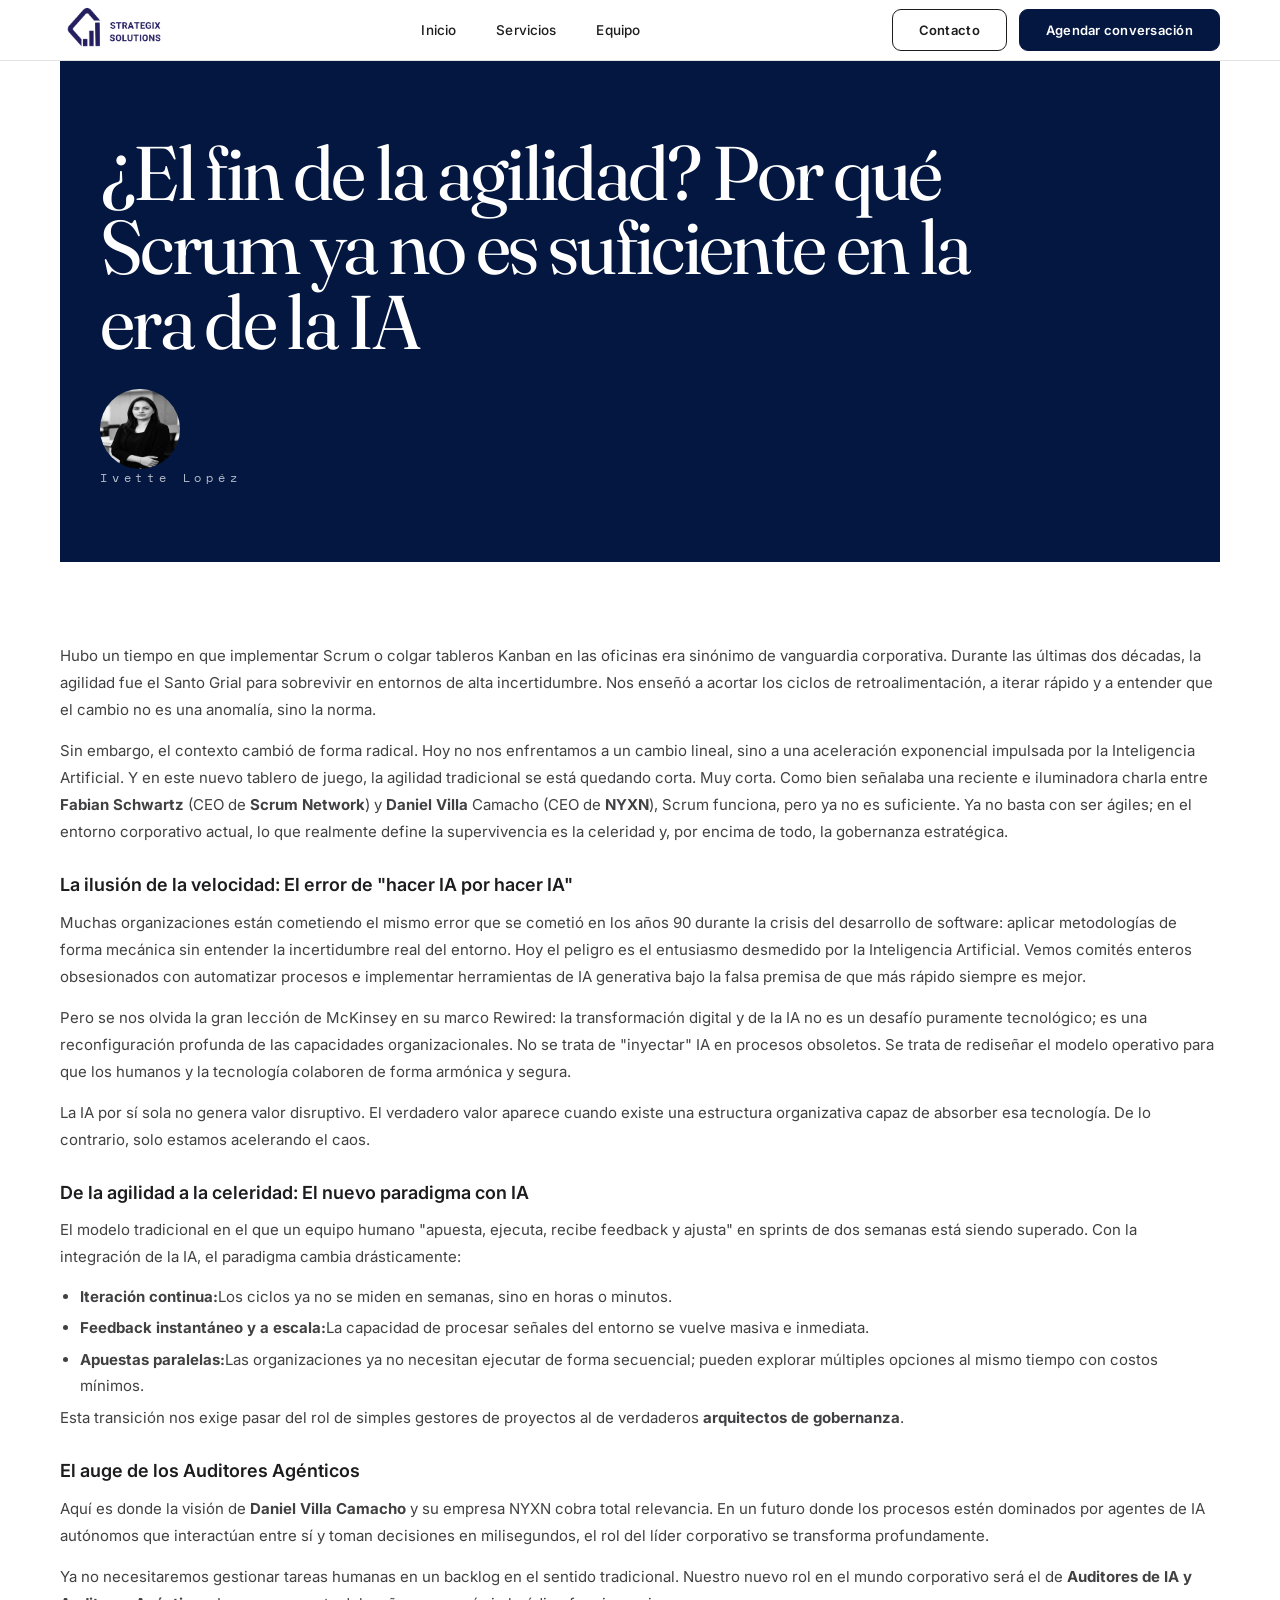
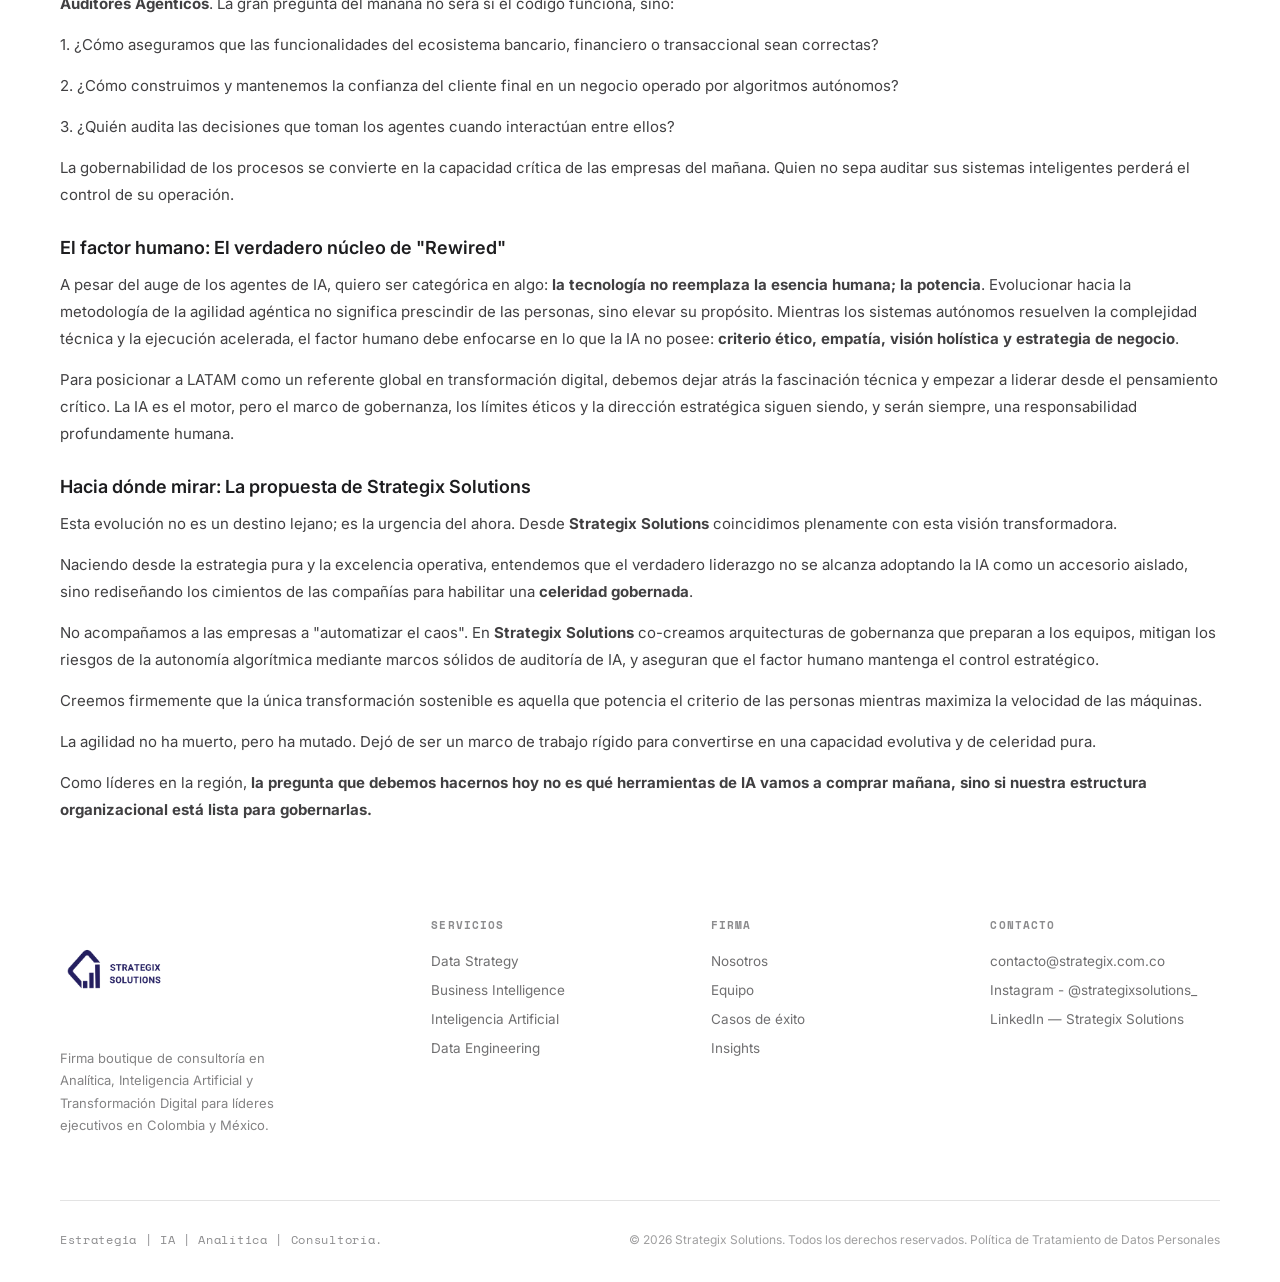
==== El_fin_de_la_agilidad_Por_qué Scrum_ya_no_es_suficiente_en_la_era_de_la_IA.html @ dcfe77c3 "update Update sept 8/2026" ====
<!DOCTYPE html>
<html lang="es">
    <head>
        <meta charset="UTF-8">
        <meta name="viewport" content="width=device-width, initial-scale=1.0">
        <meta name="description" content="¿El fin de la agilidad? Por qué Scrum ya no es suficiente en la era de la IA">
        <title>¿El fin de la agilidad? Por qué Scrum ya no es suficiente en la era de la IA</title>

        <link rel="preconnect" href="https://fonts.googleapis.com">
        <link rel="preconnect" href="https://fonts.gstatic.com" crossorigin>
        <link rel="icon" href="images/LOGO/favicon.ico" type="image/x-icon">
        <link href="https://fonts.googleapis.com/css2?family=Fraunces:opsz,wght@9..144,400;9..144,500&family=Inter:wght@400;500;600;700&family=Space+Mono&display=swap" rel="stylesheet">

        <link rel="stylesheet" href="styles_blog.css">
    </head>
    <body>
        <!-- ================= HEADER ================= -->
        <header class="solid">
            <div class="wrap">
                <a href="index.html" class="logo-mark" aria-label="Strategix Solutions S.A.S - Inico">
                    <img src="images/LOGO/IMAGO AZUL SIN FONDO.png" alt="">
                </a>

                <nav aria-label="Navegación principal">
                    <a href="index.html">Inicio</a>
                    <a href="index.html#servicios">Servicios</a>
                    <a href="index.html#equipo">Equipo</a>
                </nav>

                <div style="display: flex; gap: 12px;">
                    <a href="https://wa.me/5215626000648" class="btn btn-ghost">Contacto</a>
                    <a href="mailto:contacto@strategix.com.co" class="btn btn-primary">Agendar conversación</a>
                </div>
                
            </div>
        </header>
        
        <main class="blog-page">

            <!-- ================= HERO ================= -->
            <section class="blog-hero">
                <div class="wrap">
                    <h1>¿El fin de la agilidad? Por qué Scrum ya no es suficiente en la era de la IA</h1>

                    <div class="blog-meta">
                        <img src="images/FOTOS EQUIPO/Ivette.jpeg">
                        <span>Ivette Lopéz</span>
                    </div>
                </div>
            </section>

            <div class="wrap">
                <div class="blog-layout">

                    <!-- ================= CONTENIDO ================= -->
                    <article class="blog-content">
                        <section class="blog-section" id="blog">
                            <p>Hubo un tiempo en que implementar Scrum o colgar tableros Kanban 
                                en las oficinas era sinónimo de vanguardia corporativa. Durante las 
                                últimas dos décadas, la agilidad fue el Santo Grial para sobrevivir 
                                en entornos de alta incertidumbre. Nos enseñó a acortar los ciclos 
                                de retroalimentación, a iterar rápido y a entender que el cambio no 
                                es una anomalía, sino la norma.
                            </p>
                            <p>Sin embargo, el contexto cambió de forma radical. Hoy no nos enfrentamos 
                                a un cambio lineal, sino a una aceleración exponencial impulsada por la
                                Inteligencia Artificial. Y en este nuevo tablero de juego, la agilidad 
                                tradicional se está quedando corta. Muy corta. Como bien señalaba una 
                                reciente e iluminadora charla entre <strong>Fabian Schwartz</strong> 
                                (CEO de <strong>Scrum Network</strong>) y <strong>Daniel Villa</strong> 
                                Camacho (CEO de <strong>NYXN</strong>), Scrum funciona, pero ya no es 
                                suficiente. Ya no basta con ser ágiles; en el entorno corporativo actual, 
                                lo que realmente define la supervivencia es la celeridad y, por encima 
                                de todo, la gobernanza estratégica.
                            </p>

                            <h3>La ilusión de la velocidad: El error de "hacer IA por hacer IA"</h3>
                            <p>Muchas organizaciones están cometiendo el mismo error que se cometió en 
                                los años 90 durante la crisis del desarrollo de software: aplicar 
                                metodologías de forma mecánica sin entender la incertidumbre real del 
                                entorno. Hoy el peligro es el entusiasmo desmedido por la Inteligencia 
                                Artificial. Vemos comités enteros obsesionados con automatizar procesos 
                                e implementar herramientas de IA generativa bajo la falsa premisa de 
                                que más rápido siempre es mejor.
                            </p>
                            <p>Pero se nos olvida la gran lección de McKinsey en su marco Rewired: la 
                                transformación digital y de la IA no es un desafío puramente tecnológico; 
                                es una reconfiguración profunda de las capacidades organizacionales. No 
                                se trata de "inyectar" IA en procesos obsoletos. Se trata de rediseñar 
                                el modelo operativo para que los humanos y la tecnología colaboren de 
                                forma armónica y segura.
                            </p>
                            <p>La IA por sí sola no genera valor disruptivo. El verdadero valor aparece 
                                cuando existe una estructura organizativa capaz de absorber esa tecnología. 
                                De lo contrario, solo estamos acelerando el caos.
                            </p>

                            <h3>De la agilidad a la celeridad: El nuevo paradigma con IA</h3>
                            <p>El modelo tradicional en el que un equipo humano "apuesta, ejecuta, recibe 
                                feedback y ajusta" en sprints de dos semanas está siendo superado. Con la
                                integración de la IA, el paradigma cambia drásticamente:
                            </p>
                            <ul>
                                <li><strong>Iteración continua:</strong>Los ciclos ya no se miden en semanas, sino en horas o minutos.</li>
                            </ul>
                            <ul>
                                <li><strong>Feedback instantáneo y a escala:</strong>La capacidad de procesar señales del entorno se vuelve masiva e inmediata.</li>
                            </ul>
                            <ul>
                                <li><strong>Apuestas paralelas:</strong>Las organizaciones ya no necesitan ejecutar de forma secuencial; pueden explorar múltiples opciones al mismo tiempo con costos mínimos.</li>
                            </ul>
                            <p>Esta transición nos exige pasar del rol de simples gestores de proyectos al de verdaderos <strong>arquitectos de gobernanza</strong>.</p>

                            <h3>El auge de los Auditores Agénticos</h3>
                            <p>Aquí es donde la visión de <strong>Daniel Villa Camacho</strong> y su empresa NYXN 
                                cobra total relevancia. En un futuro donde los procesos estén dominados por 
                                agentes de IA autónomos que interactúan entre sí y toman decisiones en 
                                milisegundos, el rol del líder corporativo se transforma profundamente.
                            </p>
                            <p>Ya no necesitaremos gestionar tareas humanas en un backlog en el sentido tradicional. 
                                Nuestro nuevo rol en el mundo corporativo será el de <strong>Auditores de IA y 
                                Auditores Agénticos</strong>. La gran pregunta del mañana no será si el código 
                                funciona, sino:
                            </p>
                            <p>1. ¿Cómo aseguramos que las funcionalidades del ecosistema bancario, financiero o 
                                transaccional sean correctas?
                            </p>
                            <p>2. ¿Cómo construimos y mantenemos la confianza del cliente final en un negocio 
                                operado por algoritmos autónomos?
                            </p>
                            <p>3. ¿Quién audita las decisiones que toman los agentes cuando interactúan entre ellos?</p>
                            <p>La gobernabilidad de los procesos se convierte en la capacidad crítica de las empresas 
                                del mañana. Quien no sepa auditar sus sistemas inteligentes perderá el control de su 
                                operación.
                            </p>

                            <h3>El factor humano: El verdadero núcleo de "Rewired"</h3>
                            <p>A pesar del auge de los agentes de IA, quiero ser categórica en algo: <strong>la 
                                tecnología no reemplaza la esencia humana; la potencia</strong>. Evolucionar hacia la 
                                metodología de la agilidad agéntica no significa prescindir de las personas, sino elevar
                                su propósito. Mientras los sistemas autónomos resuelven la complejidad técnica y la 
                                ejecución acelerada, el factor humano debe enfocarse en lo que la IA no posee: 
                                <strong>criterio ético, empatía, visión holística y estrategia de negocio</strong>.
                            </p>
                            <p>Para posicionar a LATAM como un referente global en transformación digital, debemos dejar
                                atrás la fascinación técnica y empezar a liderar desde el pensamiento crítico. La IA es 
                                el motor, pero el marco de gobernanza, los límites éticos y la dirección estratégica 
                                siguen siendo, y serán siempre, una responsabilidad profundamente humana.
                            </p>

                            <h3>Hacia dónde mirar: La propuesta de Strategix Solutions</h3>
                            <p>Esta evolución no es un destino lejano; es la urgencia del ahora. Desde <strong>Strategix 
                                Solutions</strong> coincidimos plenamente con esta visión transformadora.
                            </p>
                            <p>Naciendo desde la estrategia pura y la excelencia operativa, entendemos que el verdadero 
                                liderazgo no se alcanza adoptando la IA como un accesorio aislado, sino rediseñando los 
                                cimientos de las compañías para habilitar una <strong>celeridad gobernada</strong>.
                            </p>
                            <p>No acompañamos a las empresas a "automatizar el caos". En <strong>Strategix Solutions</strong>
                                co-creamos arquitecturas de gobernanza que preparan a los equipos, mitigan los riesgos 
                                de la autonomía algorítmica mediante marcos sólidos de auditoría de IA, y aseguran que el 
                                factor humano mantenga el control estratégico.
                            </p>
                            <p>Creemos firmemente que la única transformación sostenible es aquella que potencia el 
                                criterio de las personas mientras maximiza la velocidad de las máquinas.
                            </p>
                            <p>La agilidad no ha muerto, pero ha mutado. Dejó de ser un marco de trabajo 
                                rígido para convertirse en una capacidad evolutiva y de celeridad pura.
                            </p>
                            <p>Como líderes en la región, <strong>la pregunta que debemos hacernos hoy no es qué herramientas
                                de IA vamos a comprar mañana, sino si nuestra estructura organizacional está lista para 
                                gobernarlas.</strong>
                            </p>
                        </section>
                    </article>
                </div>
            </div>
        </main>
        
        <!-- ================= FOOTER ================= -->
        <footer>
            <div class="wrap">
                <div class="footer-top">
                    <div class="footer-brand">
                        <img src="images/LOGO/IMAGO AZUL SIN FONDO.png">
                        <p>Firma boutique de consultoría en Analítica, Inteligencia Artificial y Transformación Digital para líderes ejecutivos en Colombia y México.</p>                        
                    </div>

                    <div class="footer-col">
                        <h5>Servicios</h5>
                        <a href="index.html#servicios">Data Strategy</a>
                        <a href="index.html#servicios">Business Intelligence</a>
                        <a href="index.html#servicios">Inteligencia Artificial</a>
                        <a href="index.html#servicios">Data Engineering</a>
                    </div>

                    <div class="footer-col">
                        <h5>Firma</h5>
                        <a href="index.html">Nosotros</a>
                        <a href="index.html#equipo">Equipo</a>
                        <a href="index.html#casos">Casos de éxito</a>
                        <a href="index.html#insights">Insights</a>
                    </div>

                    <div class="footer-col">
                        <h5>Contacto</h5>
                        <a href="mailto:contacto@strategix.com.co">contacto@strategix.com.co</a>
                        <a href="https://www.instagram.com/strategixsolutions_?igsh=aDJwcG8yZ2FwNXR6">Instagram - @strategixsolutions_</a>
                        <a href="http://linkedin.com/company/strategixsolutions">LinkedIn — Strategix Solutions</a>
                    </div>
                </div>

                <div class="footer-bottom">
                    <div class="footer-tagline">Estrategia | IA | Analítica | Consultoría.</div>
                    <div class="footer-legal">
                        <span>© 2026 Strategix Solutions. Todos los derechos reservados.</span>
                        <a href="politica-tratamiento-datos.html">
                            Política de Tratamiento de Datos Personales
                        </a>
                    </div>
                </div>
            </div>
        </footer>

        <script>
            document.querySelector('.policy-back')?.addEventListener('click', function(event) {
                event.preventDefault();
                window.scrollTo({ top: 0, behavior: 'smooth'});
            });
        </script>
    </body>
</html>
---- styles_blog.css ----
:root{
    --white: #ffffff;
    --pearl: #f5f5f5;
    --line: #e3e3e3;
    --gray-mid: #8c8c8e;
    --carbon: #414042;
    --ink: #1d1d1f;
    --blue: #031740;
    --blue-hover: #0a2a5c;
    --serif: 'Fraunces', serif;
    --sans: 'Inter', sans-serif;
    --mono: 'Space Mono', monospace;
}

*{
    margin: 0;
    padding: 0;
    box-sizing: border-box;
}

html{scroll-behavior: smooth;}

body{
    font-family: var(--sans);
    color: var(--carbon);
    background: var(--white);
    -webkit-font-smoothing: antialiased;
    overflow-x: hidden;
}

a{
    color: inherit;
    text-decoration: none;
}

img{
    max-width: 100%;
    display: block;
}

.wrap {
    max-width: 1240px;
    margin: 0 auto;
    padding: 0 40px;
}

@media (prefers-reduced-motion: reduce) {
    html{scroll-behavior: auto;}
}

/* ---------- HEADER ---------- */
header{
    position: fixed;
    top: 0;
    left: 0;
    right: 0;
    z-index: 100;
    background-color: var(--white);
    transition: background .5s ease, padding .5s ease, border-color .5s ease;
    border-bottom: 1px solid;
}

header.solid{
    background: rgba(255, 255, 255, .94);
    backdrop-filter: blur(14px);
    border-color: var(--line);
}

header .wrap{
    display: flex;
    align-items: center;
    justify-content: space-between;
    height: 60px;
}

.logo-mark{
    display: flex;
    align-items: center;
    gap: 10px;
    outline: none;
    -webkit-tap-highlight-color: transparent;
    user-select: none;
}

.logo-mark img{
    height: 110px;
    width: auto;
    display: block;
    border-radius: 3px;
    transition: transform .35s ease;
}

.logo-mark:hover img{transform: scale(1.02);}

nav{display: flex; gap: 40px;}

nav a{
    font-size: 13.5px;
    font-weight: 500;
    letter-spacing: 0.01em;
    position: relative;
    padding: 4px 0;
    color: var(--ink);
}

header.solid nav a{color: var(--ink);}

nav a::after{
    content: '';
    position: absolute;
    left: 0;
    bottom: -2px;
    width: 0;
    height: 2px;
    background: currentColor;
    transition: width .35s ease;
}

nav a:hover::after{width: 100%;}

.btn{
    font-family: var(--sans);
    font-weight: 600;
    font-size: 13px;
    letter-spacing: 0.02em;
    padding: 12px 26px;
    border-radius: 9px;
    display: inline-flex;
    align-items: center;
    gap: 8px;
    transition: all .35s ease;
    cursor: pointer;
}

.btn-primary{
    background: var(--blue);
    color: var(--white);
    border: 1px solid var(--blue);
}

.btn-primary:hover{
    background: var(--blue-hover);
    border-color: var(--blue-hover);
    transform: translateY(-1px);
}

.btn-ghost{
    border: 1px solid var(--ink);
    color: var(--ink);
}

/*.blog-page{
    padding: 130px 0 90px;
    background: var(--white);
}*/

/* ---------- HERO ---------- */
.blog-hero{
    background-color: var(--blue);
    color: var(--white);
    padding: 76px 0;
    margin: 60px;
}

.blog-hero .eyebrow::before{background-color: rgba(255, 255, 255, .62);}

.blog-hero h1{
    max-width: 900px;
    font-family: var(--serif);
    font-size: clamp(42px, 6vw, 76px);
    line-height: .98;
    font-weight: 400;
    letter-spacing: -.035em;
    margin-bottom: 30px;
}

.blog-meta{
    flex-wrap: wrap;
    gap: 10px 30px;
   font-family: var(--mono);
   font-size: 12px;
   letter-spacing: 0.4em;
   color: rgba(255, 255, 255, .72);
}

.blog-meta img {
    width: 80px;
    height: 80px;
    border-radius: 50%;
    transition: transform .5s ease;
}

/* ---------- CONTENIDO ---------- */
.blog-content{
    min-width: 0;
}

.blog-intro-card{
    background: var(--pearl);
    border: 1px solid var(--line);
    padding: 28px 30px;
    margin-bottom: 54px;
}

.blog-intro-card strong{
    color: var(--ink);
}

.blog-section{
    padding-top: 20px;
    /*margin-bottom: 56px;*/
    scroll-margin-top: 90px;
}

.blog-section h2{
    font-family: var(--serif);
    color: var(--ink);
    font-size: clamp(28px, 3vw, 40px);
    line-height: 1.1;
    font-weight: 400;
    letter-spacing: -0.25;
    margin-bottom: 22px;
}

.blog-section h3{
    color: var(--ink);
    font-size: 18px;
    line-height: 1.3;
    font-weight: 600;
    margin: 28px 0 12px;
}

.blog-section p{
    font-size: 15px;
    line-height: 1.8;
    margin-bottom: 14px;
}

.blog-section ul {
    padding-left: 20px;
}

.blog-section li{
    font-size: 15px;
    line-height: 1.75;
    margin-bottom: 5px;
}

/* ---------- FOOTER ---------- */
footer{
    background: var(--white);
    padding: 80px 0 34px;
}

.footer-top{
    display: grid;
    grid-template-columns: 1.4fr repeat(3,1fr);
    gap: 50px;
    padding-bottom: 64px;
    border-bottom: 1px solid var(--line);
}

.footer-brand img{
    height: 110px;
    width: auto;
    border-radius: 3px;
    user-select: none;
}

.footer-brand p{
    font-size: 13px;
    line-height: 1.7;
    color: var(--carbon);
    opacity: 0.65;
    margin-top: 20px;
    max-width: 32ch;
}

.footer-col h5{
    font-family: var(--mono);
    font-size: 11px;
    letter-spacing: 0.1em;
    text-transform: uppercase;
    color: var(--gray-mid);
    margin-bottom: 20px;
}

.footer-col a{
    display: block;
    font-size: 13.5px;
    color: var(--carbon);
    opacity: 0.75;
    margin-bottom: 13px;
    transition: opacity .25s ease, color .25s ease;
}

.footer-col a:hover{
    opacity: 1;
    color: var(--blue);
}

.footer-bottom{
    display: flex;
    justify-content: space-between;
    align-items: center;
    padding-top: 30px;
    flex-wrap: wrap;
    gap: 16px;
}

.footer-tagline{
    font-family: var(--mono);
    font-size: 11.5px;
    letter-spacing: 0.06em;
    color: var(--gray-mid);
}

.footer-legal{
    font-size: 12px;
    color: var(--carbon);
    opacity: 0.5;
}

@media (max-width: 900px) {
    .blog-layout{
        grid-template-columns: 1fr;
        gap: 30px;
    }
}

@media (max-width: 600px) {
    .wrap{
        padding-left: 22px;
        padding-right: 22px;
    }

    .blog-page{padding-top: 100px;}

    .blog-hero{
        padding: 52px 0;
        margin-bottom: 35px;
    }

    .blog-meta{
        flex-direction: column;
        gap: 8px;
    }

    .blog-section{margin-bottom: 42px;}

    .blog-section p{font-size: 14px;}
}
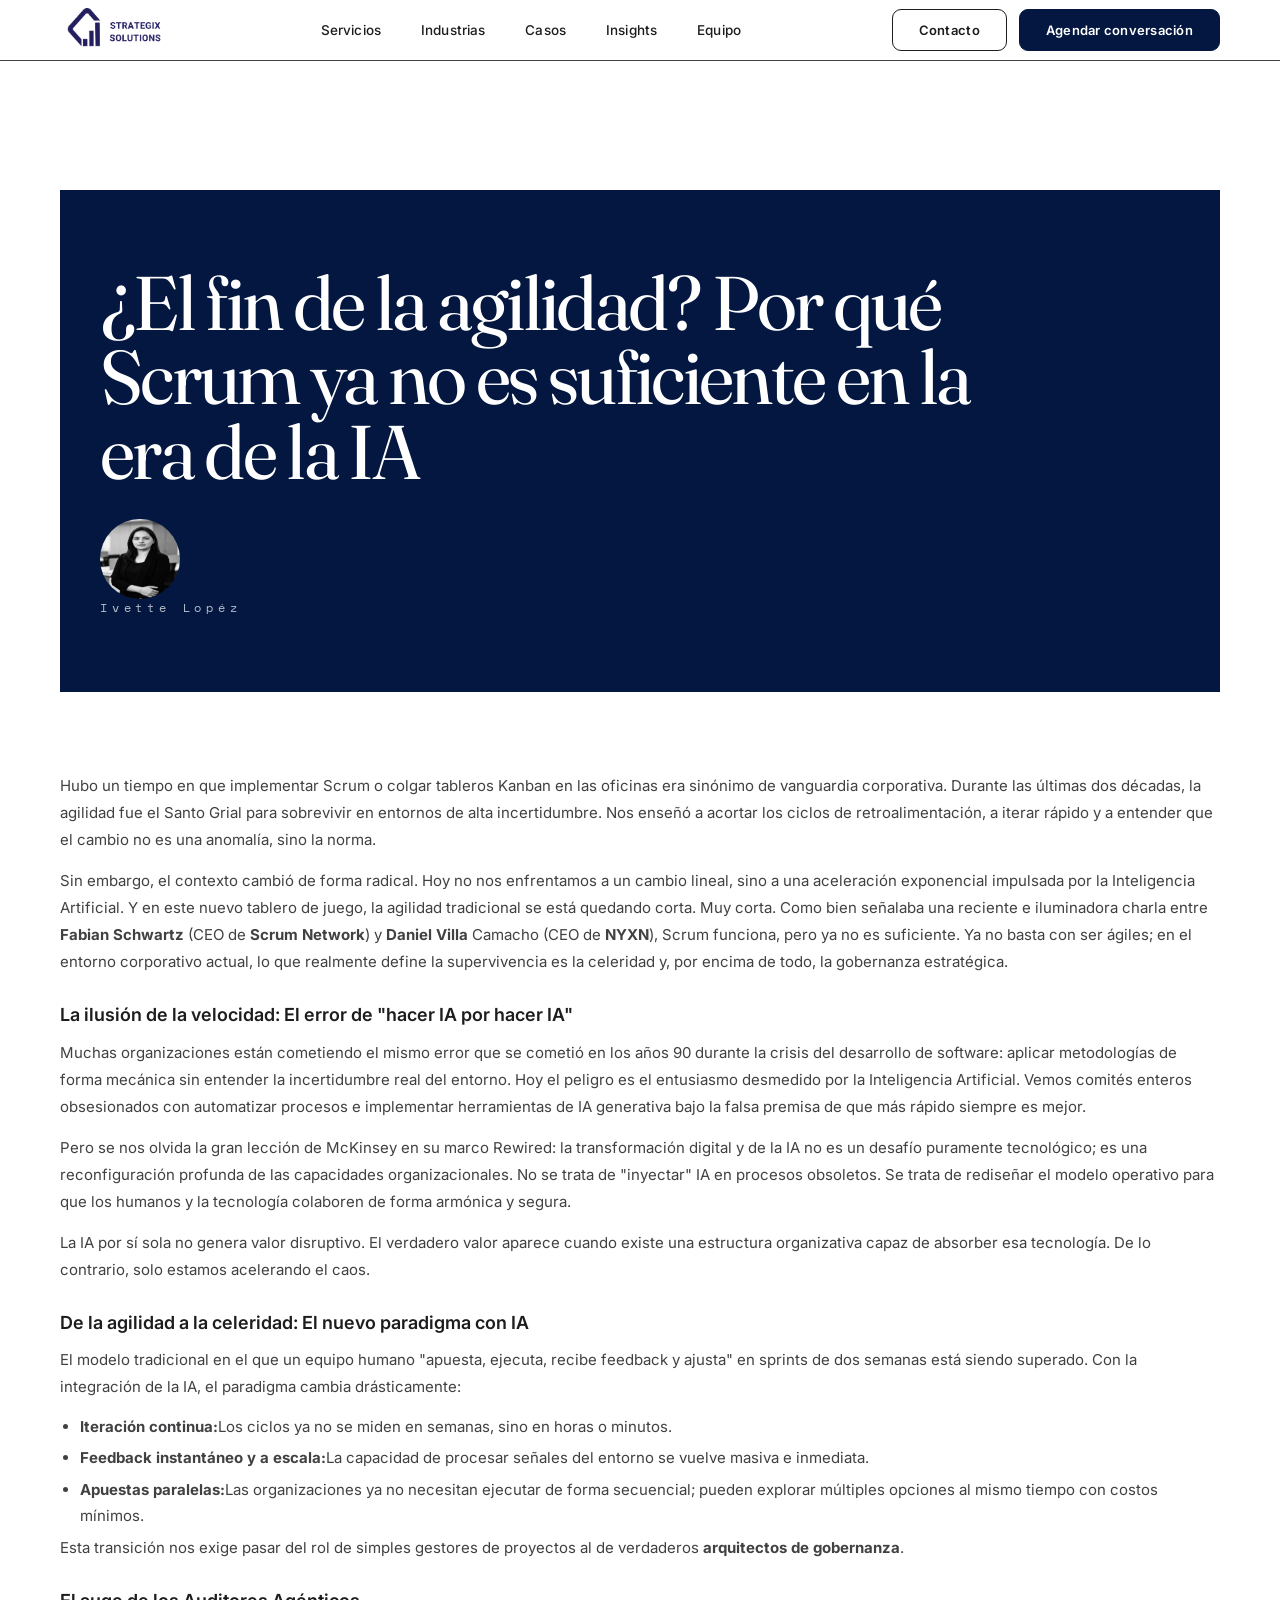
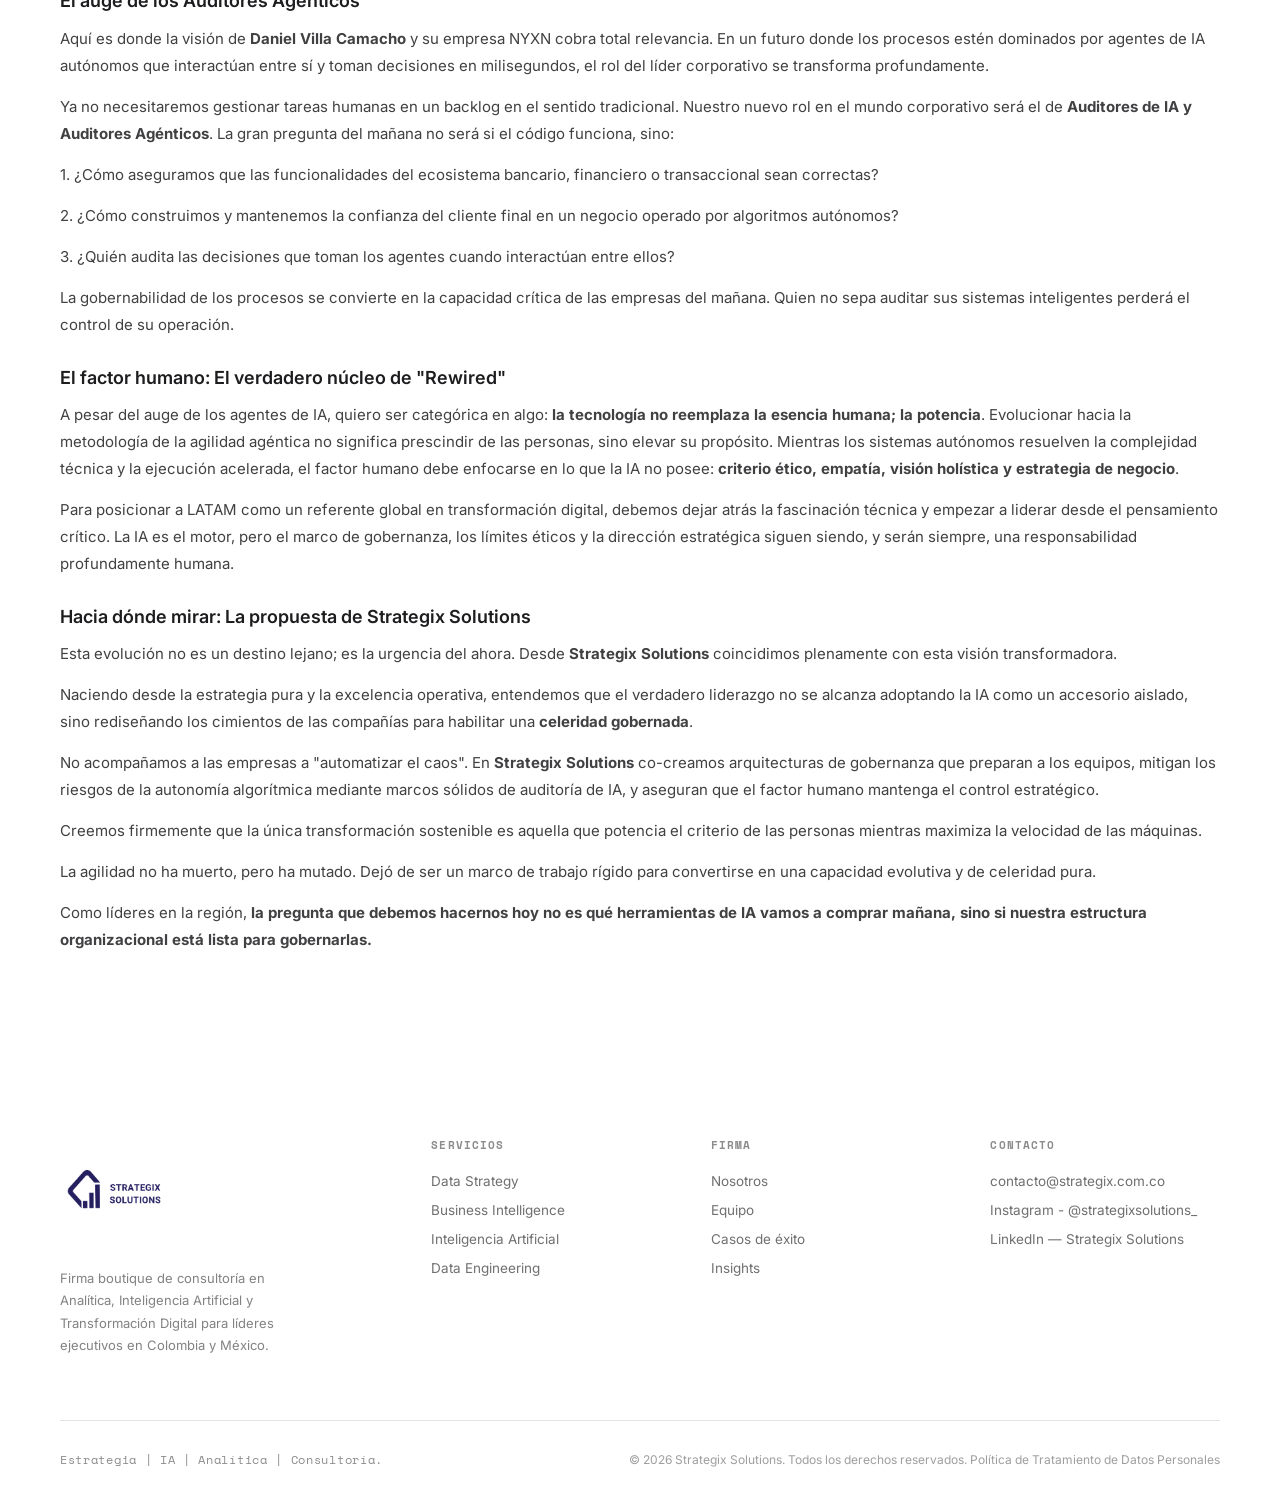
==== commit dbc3360d: "cambio estilo blog" ====
--- a/El_fin_de_la_agilidad_Por_qué Scrum_ya_no_es_suficiente_en_la_era_de_la_IA.html
+++ b/El_fin_de_la_agilidad_Por_qué Scrum_ya_no_es_suficiente_en_la_era_de_la_IA.html
@@ -15,23 +15,27 @@
     </head>
     <body>
         <!-- ================= HEADER ================= -->
-        <header class="solid">
+        <header id="siteHeader">
             <div class="wrap">
-                <a href="index.html" class="logo-mark" aria-label="Strategix Solutions S.A.S - Inico">
-                    <img src="images/LOGO/IMAGO AZUL SIN FONDO.png" alt="">
-                </a>
-
-                <nav aria-label="Navegación principal">
-                    <a href="index.html">Inicio</a>
+                <div class="logo-mark">
+                    <img src="images/LOGO/IMAGO AZUL SIN FONDO.png">
+                </div>
+
+                <nav id="mainNav" aria-label="Navegación principal">
                     <a href="index.html#servicios">Servicios</a>
+                    <a href="index.html#sectores">Industrias</a>
+                    <a href="index.html#casos">Casos</a>
+                    <a href="index.html#insights">Insights</a>
                     <a href="index.html#equipo">Equipo</a>
                 </nav>
 
-                <div style="display: flex; gap: 12px;">
+                <div class="header-actions">
                     <a href="https://wa.me/5215626000648" class="btn btn-ghost">Contacto</a>
                     <a href="mailto:contacto@strategix.com.co" class="btn btn-primary">Agendar conversación</a>
-                </div>
-                
+                    <button class="menu-toggle" type="button" aria-label="Abrir menú" aria-controls="mainNav" aria-expanded="false">
+                        <span></span><span></span><span></span>
+                    </button>
+                </div>
             </div>
         </header>
         
@@ -223,10 +227,33 @@
         </footer>
 
         <script>
-            document.querySelector('.policy-back')?.addEventListener('click', function(event) {
-                event.preventDefault();
-                window.scrollTo({ top: 0, behavior: 'smooth'});
-            });
+            const header = document.getElementById('siteHeader');
+            const menuToggle = document.querySelector('.menu-toggle');
+            const mainNav = document.getElementById('mainNav');
+
+            if (menuToggle && mainNav) {
+                menuToggle.addEventListener('click', () => {
+                    const isOpen = mainNav.classList.toggle('open');
+                    menuToggle.classList.toggle('open', isOpen);
+                    menuToggle.setAttribute('aria-expanded', String(isOpen));
+                    menuToggle.setAttribute('aria-label', isOpen ? 'Cerrar menú' : 'Abrir menú');
+                    document.body.classList.toggle('menu-open', isOpen);
+                });
+                mainNav.querySelectorAll('a').forEach(link => {
+                    link.addEventListener('click', () => {
+                        mainNav.classList.remove('open');
+                        menuToggle.classList.remove('open');
+                        menuToggle.setAttribute('aria-expanded', 'false');
+                        menuToggle.setAttribute('aria-label', 'Abrir menú');
+                        document.body.classList.remove('menu-open');
+                    });
+                });
+            }
+
+            const io = new IntersectionObserver((entries) => {
+                entries.forEach(e => { if(e.isIntersecting){ e.target.classList.add('in'); io.unobserve(e.target); } });
+            }, {threshold:0.15});
+            document.querySelectorAll('.reveal').forEach(el => io.observe(el));
         </script>
     </body>
 </html>
--- a/styles_blog.css
+++ b/styles_blog.css
@@ -38,10 +38,30 @@
     display: block;
 }
 
-.wrap {
+.wrap{
     max-width: 1240px;
     margin: 0 auto;
     padding: 0 40px;
+}
+
+.eyebrow{
+    font-family: var(--mono);
+    font-size: 11px;
+    letter-spacing: 0.18em;
+    text-transform: uppercase;
+    color: var(--gray-mid);
+    display: flex;
+    align-items: center;
+    gap: 10px;
+    margin-bottom: 22px;
+}
+
+.eyebrow::before{
+    content: '';
+    width: 22px;
+    height: 1px;
+    background: var(--gray-mid);
+    display: inline-block;
 }
 
 @media (prefers-reduced-motion: reduce) {
@@ -55,13 +75,13 @@
     left: 0;
     right: 0;
     z-index: 100;
-    background-color: var(--white);
+    background: var(--white);
     transition: background .5s ease, padding .5s ease, border-color .5s ease;
     border-bottom: 1px solid;
 }
 
 header.solid{
-    background: rgba(255, 255, 255, .94);
+    background: rgba(255, 255, 255, 0.94);
     backdrop-filter: blur(14px);
     border-color: var(--line);
 }
@@ -149,10 +169,10 @@
     color: var(--ink);
 }
 
-/*.blog-page{
+.blog-page{
     padding: 130px 0 90px;
     background: var(--white);
-}*/
+}
 
 /* ---------- HERO ---------- */
 .blog-hero{
@@ -349,4 +369,188 @@
     .blog-section{margin-bottom: 42px;}
 
     .blog-section p{font-size: 14px;}
+}
+
+/* =========================================================
+   RESPONSIVE REFINEMENT - Strategix Solutions
+   ========================================================= */
+.header-actions{
+    display:flex;
+    align-items:center;
+    gap:12px;
+    flex-shrink:0
+}
+
+.menu-toggle{
+    display:none;
+    width:42px;
+    height:42px;
+    padding:9px;
+    border:1px solid var(--line);
+    border-radius:9px;
+    background:var(--white);
+    cursor:pointer;
+    flex-direction:column;
+    justify-content:center;
+    gap:5px
+}
+
+.menu-toggle span{
+    display:block;
+    width:100%;
+    height:2px;
+    background:var(--ink);
+    transition:transform .25s ease,opacity .25s ease
+}
+
+.menu-toggle.open span:nth-child(1){transform:translateY(7px) rotate(45deg)}
+
+.menu-toggle.open span:nth-child(2){opacity:0}
+
+.menu-toggle.open span:nth-child(3){transform:translateY(-7px) rotate(-45deg)}
+
+html,body{max-width:100%;overflow-x:hidden}
+
+@media (max-width:1180px){
+    .wrap{padding-left:28px;padding-right:28px} 
+    header .wrap{gap:18px} nav{gap:22px}
+    .header-actions .btn{padding-left:18px;padding-right:18px}
+    .team-banner h1{font-size:clamp(46px,5vw,62px)}
+    .services-grid.cols-4{grid-template-columns:repeat(2,1fr)}
+    .presence .wrap{grid-template-columns:1fr 1fr}
+    .team-grid{grid-template-columns:repeat(3,1fr)}
+}
+
+@media (max-width:900px){
+    header .wrap{height:64px}
+    .logo-mark img{height:46px}
+    nav{display:none}
+    .header-actions .btn-ghost{display:none}
+    .header-actions .btn-primary{padding:10px 15px;font-size:12px}
+    .menu-toggle{display:flex}
+    nav.open{
+        display:flex;
+        position:absolute;
+        top:64px;
+        left:0;right:0;
+        flex-direction:column;
+        align-items:stretch;
+        gap:0;
+        padding:8px 22px 14px;
+        background:rgba(255,255,255,.98);
+        border-top:1px solid var(--line);
+        border-bottom:1px solid var(--line);
+        box-shadow:0 14px 30px rgba(0,0,0,.08)
+    }
+    nav.open a{
+        padding:14px 4px;
+        font-size:14px;
+        border-bottom:1px solid var(--line)
+    }
+    nav.open a:last-child{border-bottom:0}
+    nav.open a::after{display:none}
+    body.menu-open{overflow:hidden}
+    .team-banner{
+        min-height:760px;
+        padding-top:120px;
+        align-items:flex-end
+    }
+    .team-banner .wrap{padding-bottom:58px}
+    .team-banner-content{grid-template-columns:1fr;gap:28px}
+    .team-banner h1{
+        font-size:clamp(34px,7vw,52px);
+        line-height:1.12;
+        max-width:100%
+    }
+    .team-banner .side{max-width:620px}
+    .team-banner .side p{
+        font-size:14px;
+        line-height:1.55;
+        margin-bottom:18px
+    }
+    section{padding:82px 0}
+    .manifesto{padding:96px 0}
+    .section-head{margin-bottom:48px;gap:24px}
+    .section-head h2{max-width:100%}
+    .services-grid,.services-grid.cols-4{grid-template-columns:1fr}
+    .service-card{min-height:230px;padding:34px 28px}
+    .presence .wrap{grid-template-columns:1fr;gap:40px}
+    .presence h2{max-width:22ch}
+    .method-row{grid-template-columns:70px 1fr;gap:14px 22px}
+    .method-row p{grid-column:2}
+    .case{grid-template-columns:1fr}
+    .featured-case{grid-template-columns:1fr}
+    .fc-main,.fc-side{padding:38px 30px}
+    .fc-divider{height:1px}
+    .insights{grid-template-columns:1fr 1fr;gap:28px}
+    .credential-strip{padding:58px 0}
+    .team-grid{grid-template-columns:repeat(3,1fr);gap:20px}
+    .cta-final{padding:88px 0}
+    .footer-top{grid-template-columns:1fr 1fr;gap:40px 28px}
+    .footer-brand{grid-column:1 / -1}
+    .footer-brand img{height:80px;width:auto}
+}
+
+@media (max-width:600px){
+    .wrap{padding-left:18px;padding-right:18px}
+    header .wrap{height:60px;gap:8px}
+    .logo-mark img{height:38px;max-width:155px;object-fit:contain}
+    .header-actions{gap:7px}
+    .header-actions .btn-primary{padding:9px 11px;font-size:11px;white-space:nowrap}
+    .menu-toggle{width:38px;height:38px;padding:8px}
+    nav.open{top:60px;padding-left:18px;padding-right:18px}
+    .team-banner{min-height:700px;padding-top:100px}
+    .team-banner .wrap{padding-bottom:42px}
+    .team-banner h1{font-size:clamp(31px,9vw,42px);line-height:1.12}
+    .team-banner .side p{font-size:13.5px}
+    .team-banner .btn{width:100%;justify-content:center}
+    section{padding:68px 0}
+    .manifesto{padding:78px 0}
+    .eyebrow{font-size:10px;margin-bottom:17px}
+    .section-head{margin-bottom:38px}
+    .section-head h2{font-size:clamp(29px,8vw,38px)}
+    .section-head .sub{font-size:13.5px;max-width:100%}
+    .manifesto blockquote{font-size:clamp(27px,7.5vw,36px);line-height:1.25}
+    .service-card{min-height:0;padding:30px 24px}
+    .service-card h3{font-size:20px}
+    .service-card p{font-size:13px}
+    .chips{gap:8px}.chip{font-size:12px;padding:10px 13px}
+    .presence .wrap{gap:30px}
+    .presence h2{font-size:clamp(28px,7.5vw,36px);max-width:100%}
+    .presence-loc{padding:22px 20px;gap:15px}
+    .presence-loc h4{font-size:15px}
+    .presence-loc p{font-size:12px}
+    .method-row{grid-template-columns:1fr;gap:9px;padding:28px 0}
+    .method-row p{grid-column:auto;font-size:13px}
+    .method-row h4{font-size:20px}
+    .fc-main,.fc-side{padding:30px 22px}
+    .fc-main h3{font-size:24px}
+    .fig{font-size:38px}
+    .insights{grid-template-columns:1fr;gap:36px}
+    .insight-thumb{margin-bottom:18px}
+    .insight-card h4{font-size:19px}
+    .credential-strip{padding:48px 0}
+    .credential-strip p{font-size:18px}
+    .team-grid{grid-template-columns:repeat(2,1fr);gap:24px 14px}
+    .team-member h4{font-size:13px}
+    .team-member p{font-size:11px}
+    .cta-final{padding:72px 0}
+    .cta-final h2{font-size:clamp(30px,8vw,40px);max-width:100%;margin-bottom:30px}
+    .cta-final .btn-primary{width:100%;justify-content:center;padding:14px 20px}
+    footer{padding:58px 0 28px}
+    .footer-top{grid-template-columns:1fr;gap:34px}
+    .footer-brand{grid-column:auto}
+    .footer-brand img{height:70px}
+    .footer-brand p{max-width:100%;font-size:12.5px}
+    .footer-col a{font-size:13px;margin-bottom:11px}
+    .footer-bottom{flex-direction:column;align-items:flex-start;gap:14px;padding-top:24px}
+    .footer-legal{line-height:1.6}
+}
+
+@media (max-width:380px){
+    .logo-mark img{height:34px;max-width:120px}
+    .header-actions .btn-primary{font-size:10.5px;padding:8px 9px}
+    .menu-toggle{width:36px;height:36px}
+    .team-banner h1{font-size:30px}
+    .team-grid{gap:22px 10px}
 }
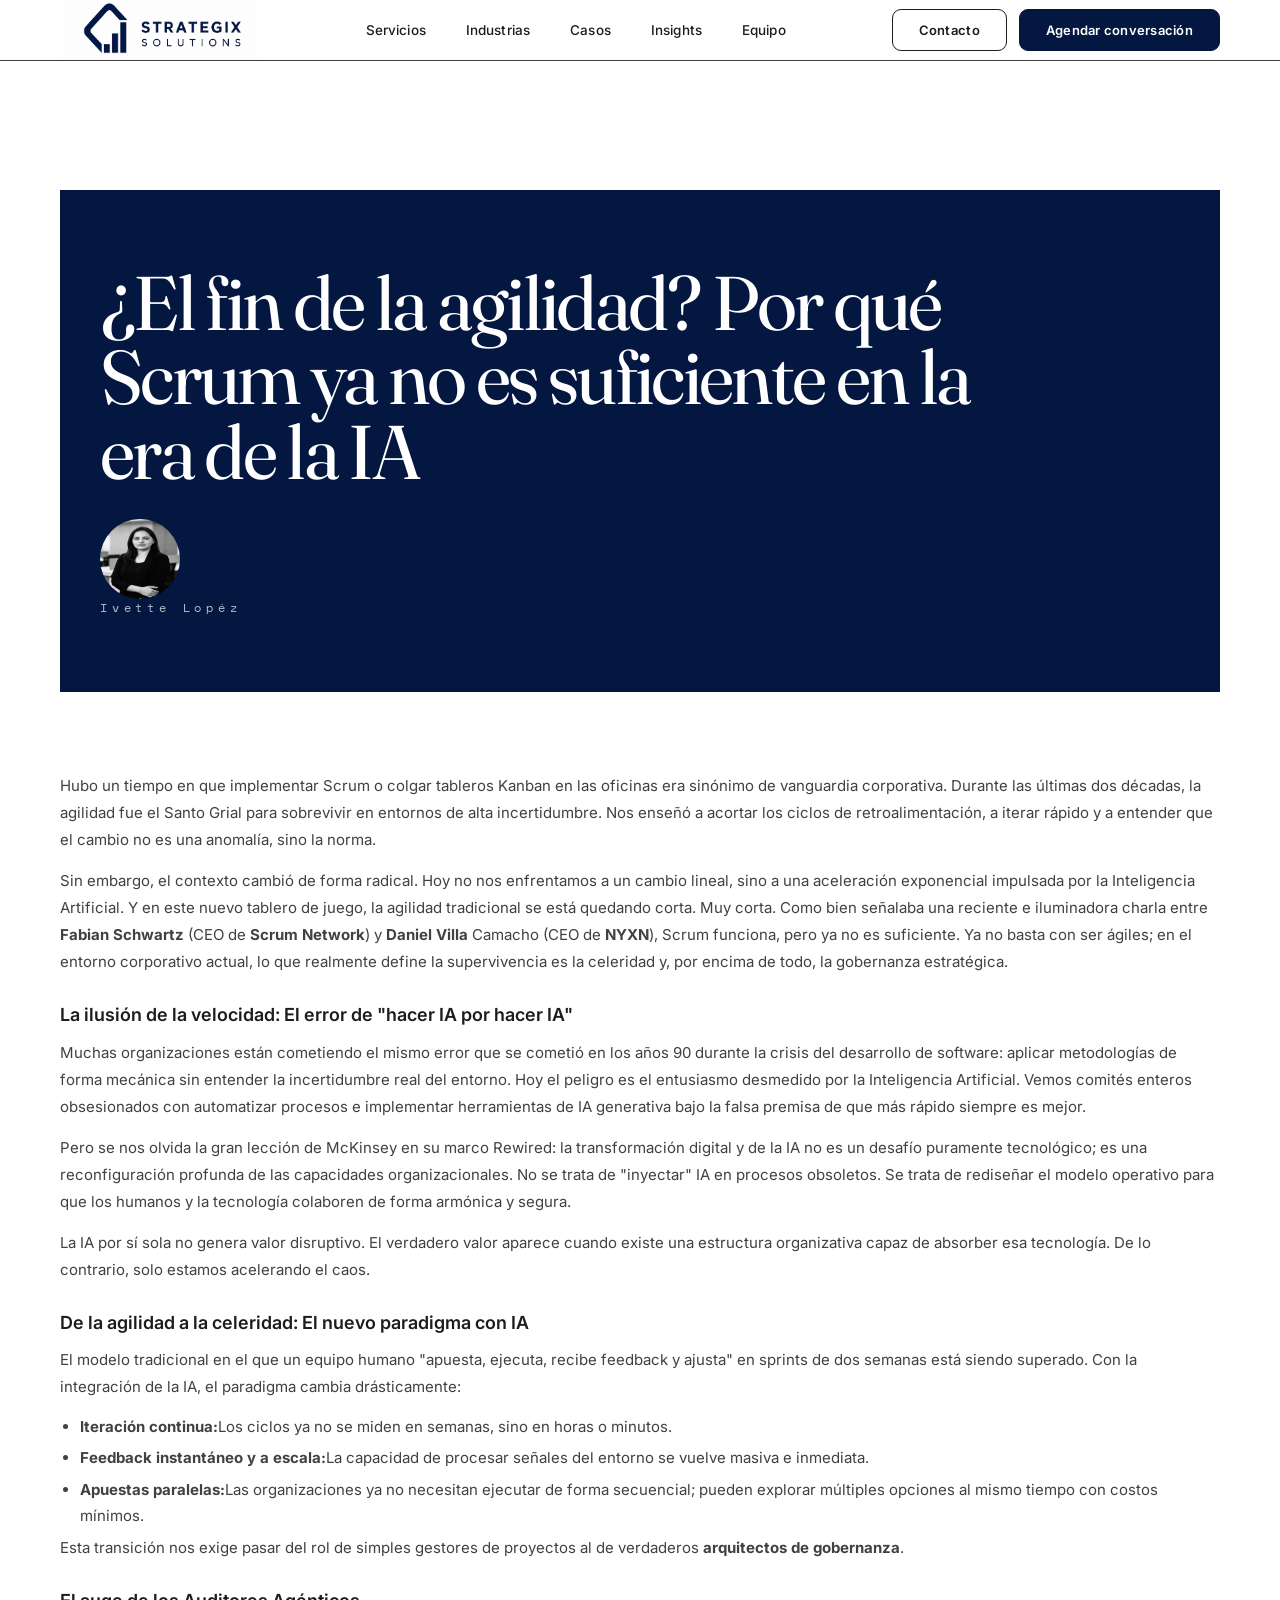
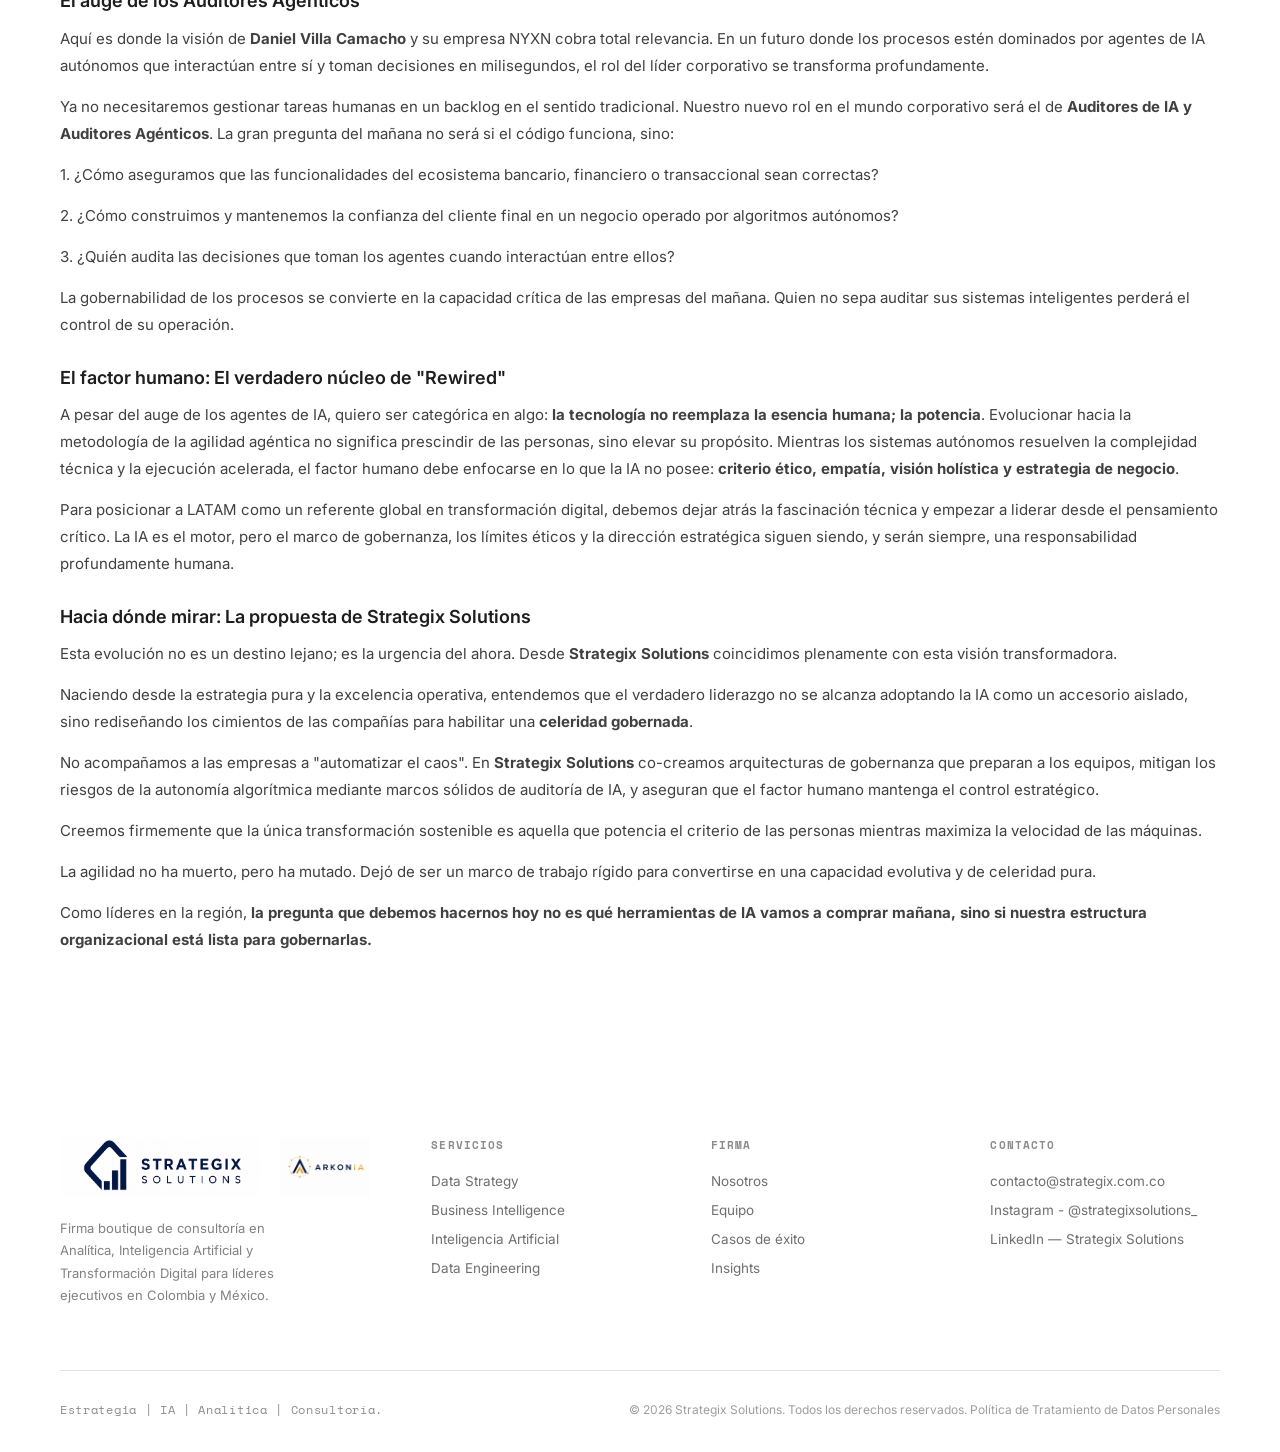
==== commit 61e1da0e: "cambios" ====
--- a/El_fin_de_la_agilidad_Por_qué Scrum_ya_no_es_suficiente_en_la_era_de_la_IA.html
+++ b/El_fin_de_la_agilidad_Por_qué Scrum_ya_no_es_suficiente_en_la_era_de_la_IA.html
@@ -17,9 +17,9 @@
         <!-- ================= HEADER ================= -->
         <header id="siteHeader">
             <div class="wrap">
-                <div class="logo-mark">
-                    <img src="images/LOGO/IMAGO AZUL SIN FONDO.png">
-                </div>
+                <a href="index.html" class="logo-mark">
+                    <img src="images/LOGO/LOGO_BLANCO.png" alt="Logo">
+                </a>
 
                 <nav id="mainNav" aria-label="Navegación principal">
                     <a href="index.html#servicios">Servicios</a>
@@ -186,8 +186,16 @@
             <div class="wrap">
                 <div class="footer-top">
                     <div class="footer-brand">
-                        <img src="images/LOGO/IMAGO AZUL SIN FONDO.png">
-                        <p>Firma boutique de consultoría en Analítica, Inteligencia Artificial y Transformación Digital para líderes ejecutivos en Colombia y México.</p>                        
+                        <div class="footer-logos">
+                            <img src="images/LOGO/LOGO_BLANCO.png" alt="Strategix Solutions">
+                            <a href="https://arkoniastrategicgroup.com/cursos/" target="_blank" rel="noopener noreferrer">
+                                <img src="images/LOGO/ARKONIA_BLANCO.png" alt="ArkonIA">
+                            </a>
+                        </div>
+                        <p>
+                            Firma boutique de consultoría en Analítica, Inteligencia Artificial y
+                            Transformación Digital para líderes ejecutivos en Colombia y México.
+                        </p>
                     </div>
 
                     <div class="footer-col">
--- a/styles_blog.css
+++ b/styles_blog.css
@@ -103,7 +103,7 @@
 }
 
 .logo-mark img{
-    height: 110px;
+    height: 60px;
     width: auto;
     display: block;
     border-radius: 3px;
@@ -280,8 +280,14 @@
     border-bottom: 1px solid var(--line);
 }
 
-.footer-brand img{
-    height: 110px;
+.footer-logos {
+    display: flex;
+    align-items: center;
+    gap: 20px;
+}
+
+.footer-logos img {
+    height: 60px;
     width: auto;
     border-radius: 3px;
     user-select: none;
@@ -423,7 +429,7 @@
 
 @media (max-width:900px){
     header .wrap{height:64px}
-    .logo-mark img{height:46px}
+    .logo-mark img{height:60px}
     nav{display:none}
     .header-actions .btn-ghost{display:none}
     .header-actions .btn-primary{padding:10px 15px;font-size:12px}
@@ -488,13 +494,13 @@
     .cta-final{padding:88px 0}
     .footer-top{grid-template-columns:1fr 1fr;gap:40px 28px}
     .footer-brand{grid-column:1 / -1}
-    .footer-brand img{height:80px;width:auto}
+    .footer-logos img{height:80px;width:auto}
 }
 
 @media (max-width:600px){
     .wrap{padding-left:18px;padding-right:18px}
     header .wrap{height:60px;gap:8px}
-    .logo-mark img{height:38px;max-width:155px;object-fit:contain}
+    .logo-mark img{height:60px;max-width:155px;object-fit:contain}
     .header-actions{gap:7px}
     .header-actions .btn-primary{padding:9px 11px;font-size:11px;white-space:nowrap}
     .menu-toggle{width:38px;height:38px;padding:8px}
@@ -540,7 +546,7 @@
     footer{padding:58px 0 28px}
     .footer-top{grid-template-columns:1fr;gap:34px}
     .footer-brand{grid-column:auto}
-    .footer-brand img{height:70px}
+    .footer-logos img{height:60px}
     .footer-brand p{max-width:100%;font-size:12.5px}
     .footer-col a{font-size:13px;margin-bottom:11px}
     .footer-bottom{flex-direction:column;align-items:flex-start;gap:14px;padding-top:24px}
@@ -548,7 +554,7 @@
 }
 
 @media (max-width:380px){
-    .logo-mark img{height:34px;max-width:120px}
+    .logo-mark img{height:6px;max-width:120px}
     .header-actions .btn-primary{font-size:10.5px;padding:8px 9px}
     .menu-toggle{width:36px;height:36px}
     .team-banner h1{font-size:30px}
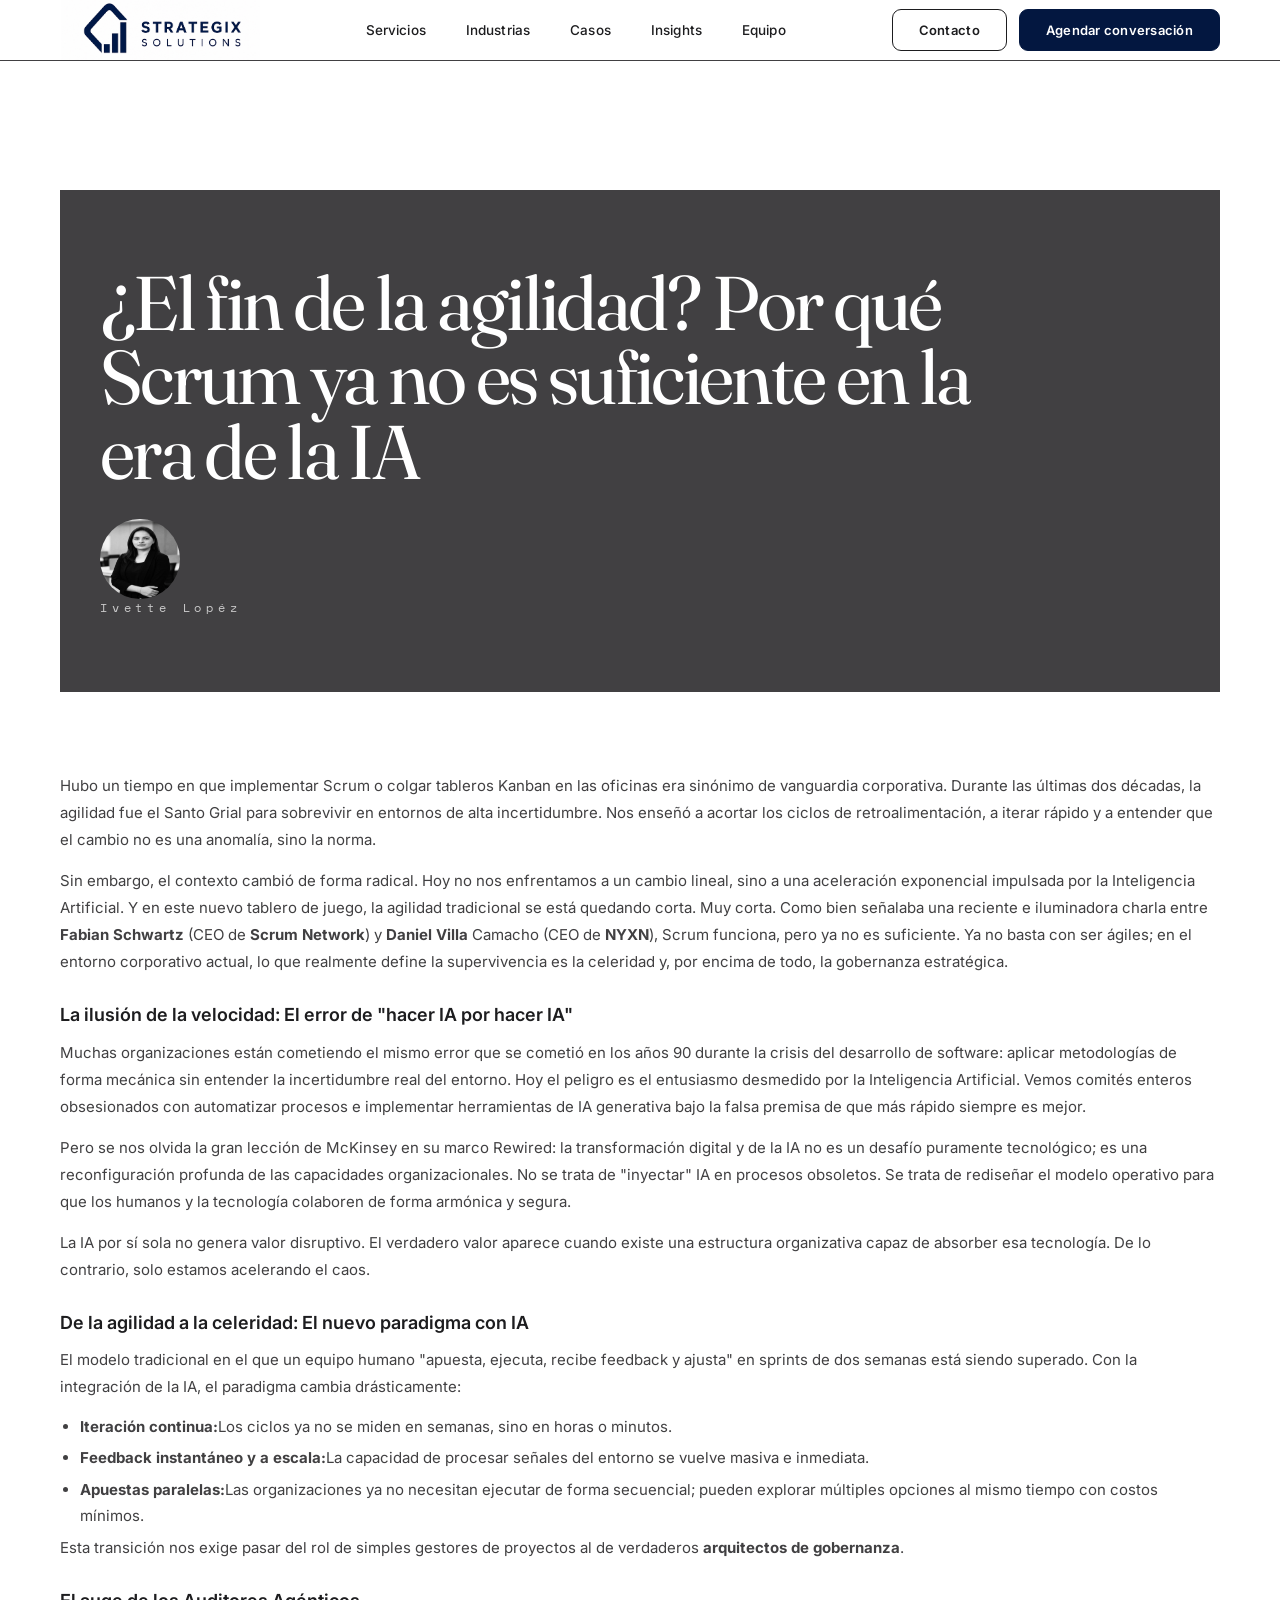
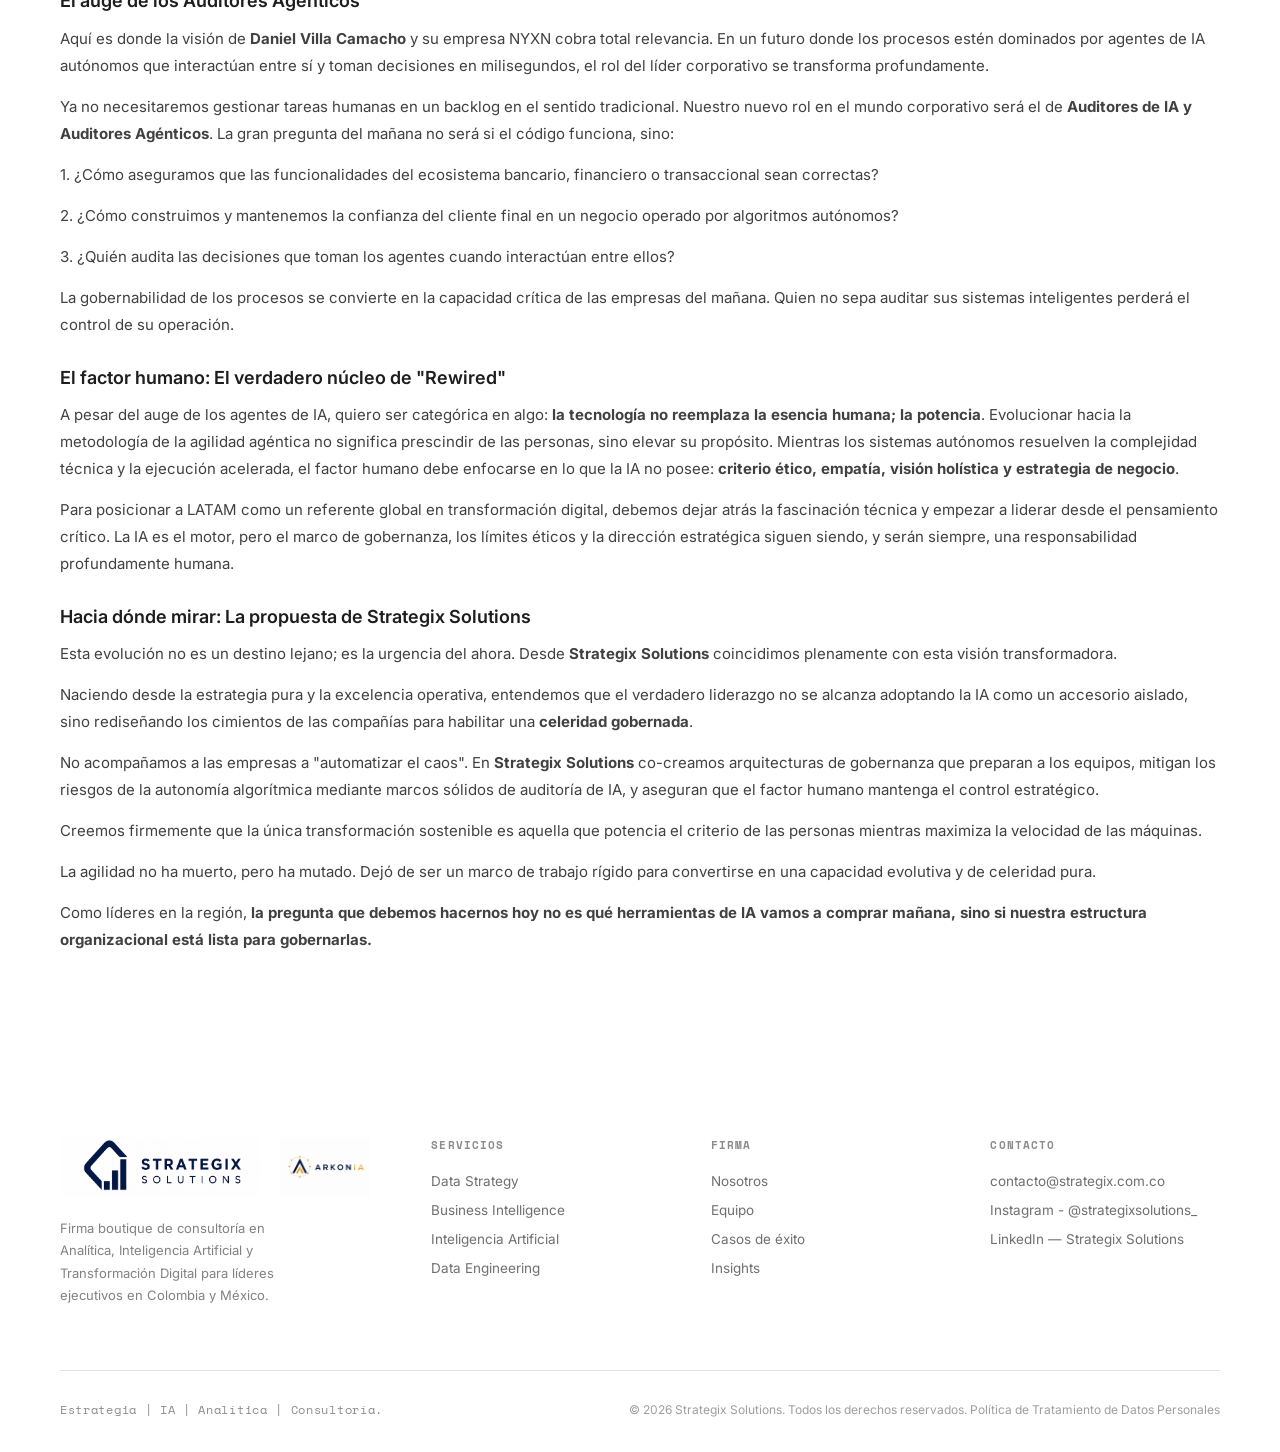
==== commit c76a7368: "cambios diseño y banner" ====
--- a/El_fin_de_la_agilidad_Por_qué Scrum_ya_no_es_suficiente_en_la_era_de_la_IA.html
+++ b/El_fin_de_la_agilidad_Por_qué Scrum_ya_no_es_suficiente_en_la_era_de_la_IA.html
@@ -8,7 +8,7 @@
 
         <link rel="preconnect" href="https://fonts.googleapis.com">
         <link rel="preconnect" href="https://fonts.gstatic.com" crossorigin>
-        <link rel="icon" href="images/LOGO/favicon.ico" type="image/x-icon">
+        <link rel="icon" href="images/LOGO/LOGO_AZUL_64x64.ico" type="image/x-icon">
         <link href="https://fonts.googleapis.com/css2?family=Fraunces:opsz,wght@9..144,400;9..144,500&family=Inter:wght@400;500;600;700&family=Space+Mono&display=swap" rel="stylesheet">
 
         <link rel="stylesheet" href="styles_blog.css">
--- a/styles_blog.css
+++ b/styles_blog.css
@@ -176,7 +176,7 @@
 
 /* ---------- HERO ---------- */
 .blog-hero{
-    background-color: var(--blue);
+    background-color: var(--carbon);
     color: var(--white);
     padding: 76px 0;
     margin: 60px;
